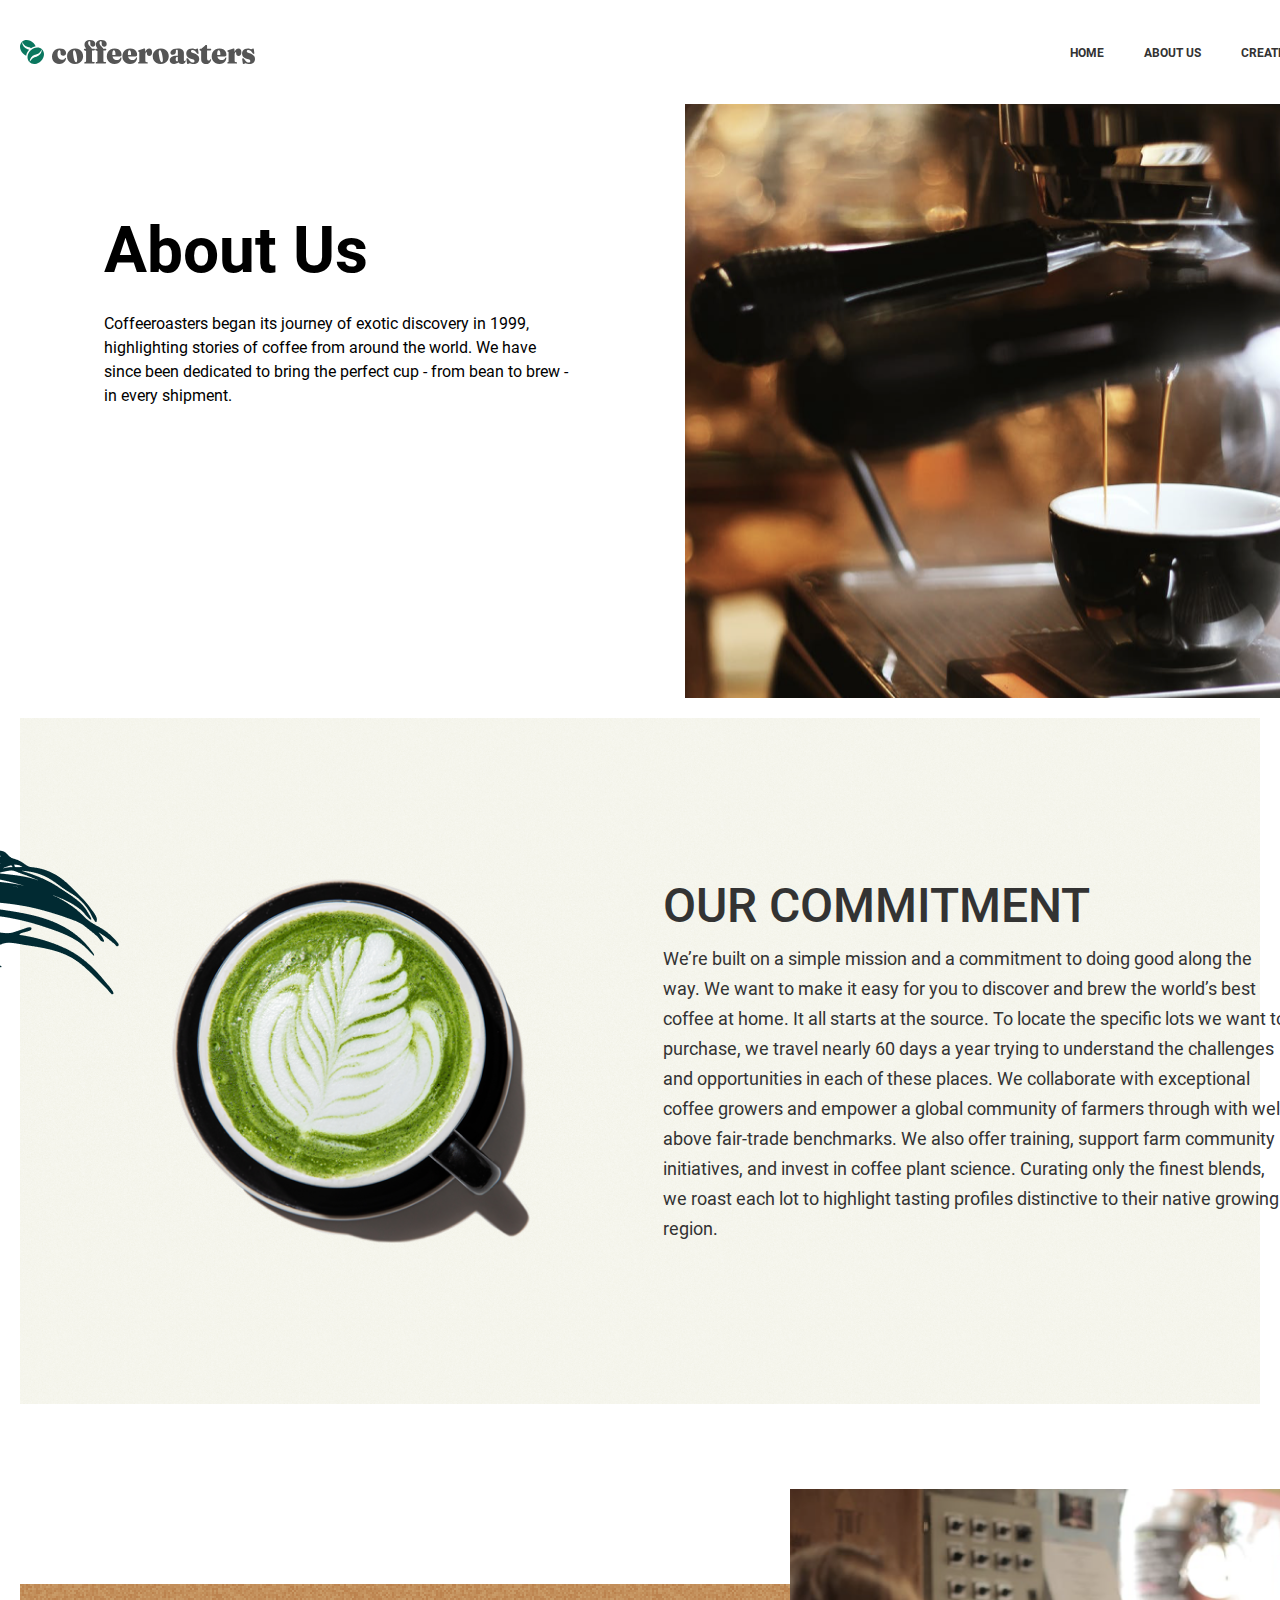
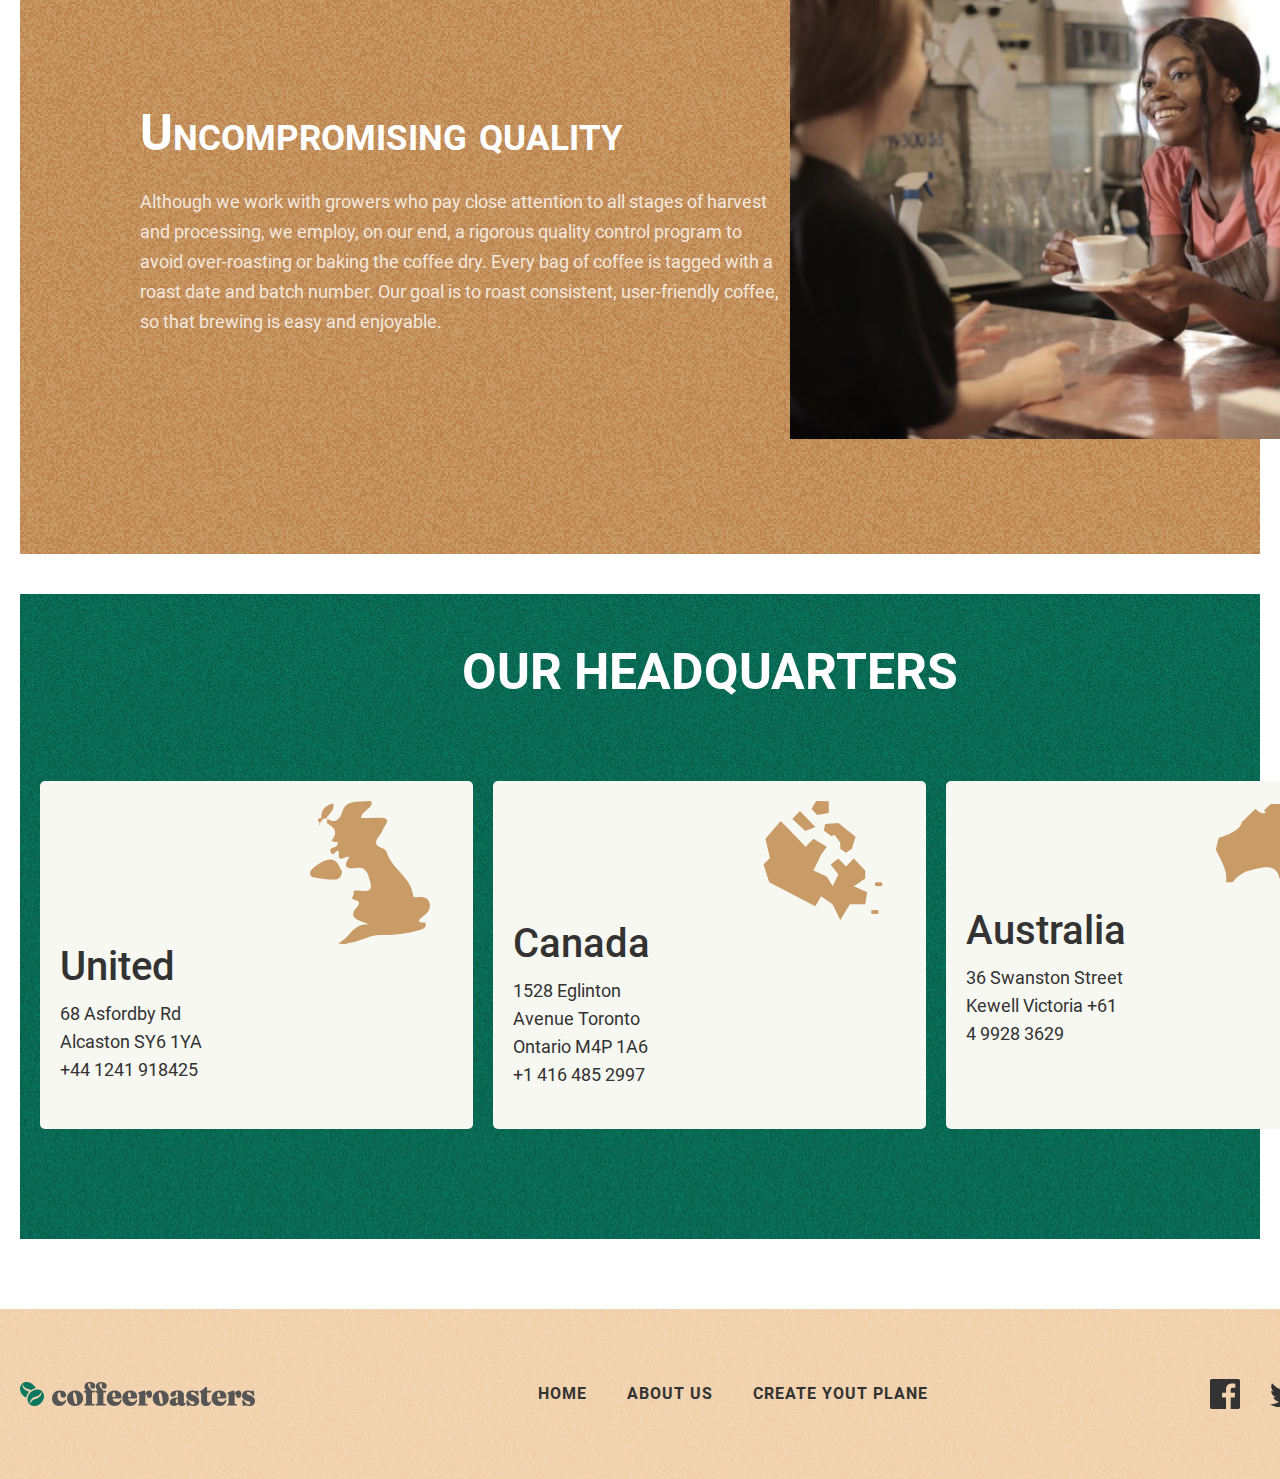
==== about.html @ c4bb3dea "add about page" ====
<!DOCTYPE html>
<html lang="en">
<head>
  <meta charset="UTF-8">
  <meta http-equiv="X-UA-Compatible" content="IE=edge">
  <meta name="viewport" content="width=device-width, initial-scale=1.0">
  <link rel="stylesheet" href="./css/main.css" />
  <title>About</title>
</head>
<body>

  <header>
    <section class="hero">
      <h1 class="visually-hidden">Nimadir</h1>
      <div class="container">
        <div class="hero__box">
          <a class="hero__link" href="./index.html">
            <img src="./images/Logo-of-site.svg" srcset="./Images/Logo-of-site.svg 1x, ./Images/Logo-of-site@2x.svg 2x" alt="Logo-of-site"/>
          </a>
          <nav class="hero__nav">
            <ul class="hero__list">
              <li class="hero__list__item">
                <a href="./index.html" class="hero__list__link"> HOME </a>
              </li>
              <li class="hero__list__item">
                <a href="#" class="hero__list__link"> ABOUT US </a>
              </li>
              <li class="hero_list_item">
                <a href="#" class="hero__list__link"> CREATE YOUR PLANE </a>
              </li>
            </ul>
          </nav>
        </div>
      </div>
    </section>
    
    <section class="about__holder">
      <div class="container">
        <div class="about__holder__box">
          <div class="about__holder__box__left">
            <h2 class="about__holder__box__title">About Us</h2>
            <p class="about__holder__box__text">
              Coffeeroasters began its journey of exotic discovery in 1999, highlighting stories of coffee from around the world. We have since been dedicated to bring the perfect cup - from bean to brew - in every shipment.
            </p>
          </div>
        </div>
      </div>
    </section>
  </header>
  
    <!-- MAN QSM BOSHLAND -->
  
  <main>
    <section class="about__inner">
      <div class="about__inner__box">
        <div class="container">
          <div class="about__inner__section">
            <div class="about__inner__big__info">
              <img class="about__inner__item__img" src="./images/green-coffe.png" srcset="./Images/green-coffe.png 1x, ./images/green-coffe@2x.png 2x" alt="Imaage of ethiopian hand-harvested blend densely packed with vibrant fruit notes." width="360" height="364">
              <div class="about__inner__info">
                <h3 class="about__inner__info__title">
                  OUR COMMITMENT
                </h3>
                <p class="about__inner__info__text">
                  We’re built on a simple mission and a commitment to doing good along the way. We want to make it easy for you to discover and brew the world’s best coffee at home. It all starts at the source. To locate the specific lots we want to purchase, we travel nearly 60 days a year trying to understand the challenges and opportunities in each of these places. We collaborate with exceptional coffee growers and empower a global community of farmers through with well above fair-trade benchmarks. We also offer training, support farm community initiatives, and invest in coffee plant science. Curating only the finest blends, we roast each lot to highlight tasting profiles distinctive to their native growing region.
                </p>
              </div>
            </div>
          </div>
        </div>
      </div>
    </section>
    
    <section class="about__wrap">
      <div class="about__wrap__box">
        <div class="container">
          <div class="about__wrapper">
            <div class="about__wrapper__info">
              <h3 class="about__title">Uncompromising quality</h3>
              <p class="about__text">Although we work with growers who pay close attention to all stages of harvest and processing, we employ, on our end, a rigorous quality control program to avoid over-roasting or baking the coffee dry. Every bag of coffee is tagged with a roast date and batch number. Our goal is to roast consistent, user-friendly coffee, so that brewing is easy and enjoyable.</p>
            </div>
            <img class="about__img" src="./Images/drink.png" srcset="./Images/drink.png 1x, ./Images/drink@2x.png 2x" alt="drink" height="550" width="500">
          </div>
        </div>
      </div>
    </section>
    
    <section class="about__content">
      <div class="about__content about__box">
        <div class="container">
          <h2 class="about__box__title">OUR HEADQUARTERS</h2>
          <ul class="about__content__box about__content__list">
            <li class="about__content__list__item">
              <img class="about__content__list__img" src="./Images/uk.svg" alt="Uk" width="120" height="143">
              <div class="about__content__info">
                <h3 class="about__content__list__title">United</h3>
                <p class="about__content__list__text">
                  68  Asfordby Rd
                  Alcaston
                  SY6 1YA
                  +44 1241 918425
                </p>
              </div>
            </li>
            <li class="about__content__list__item">
              <img class="about__content__list__img" src="./Images/canada.svg" alt="Canada" width="120" height="120">
              <div class="about__content__info">
                <h3 class="about__content__list__title">Canada</h3>
                <p class="about__content__list__text">
                  1528  Eglinton Avenue
                  Toronto
                  Ontario M4P 1A6
                  +1 416 485 2997
                </p>
              </div>
            </li>
            <li class="about__content__list__item">
              <img class="about__content__list__img" src="./Images/australia.svg" alt="Australia" width="120" height="107">
              <div class="about__content__info">
                <h3 class="about__content__list__title">Australia</h3>
                <p class="about__content__list__text">
                  36 Swanston Street
                  Kewell
                  Victoria
                  +61 4 9928 3629
                </p>
              </div>
            </li>
          </ul>
        </div>
      </div>
    </section>
  </main>

    <!-- FOOTER-QISMI -->
  
  <footer>
    <div class="container">
      <div class="footer">
        <a href="./index.html">
          <img src="./Images/Logo-of-site.svg" alt="logo of footer">
        </a>
        <nav class="footer__nav nav">
          <ol class="nav__list">
            <li class="nav__item"><a href="https://facebook.com" class="nav__link">HOME</a></li>
            <li class="nav__item"><a href="https://twitter.com" class="nav__link">ABOUT US</a></li>
            <li class="nav__item"><a href="https://instagram.coml" class="nav__link">CREATE YOUT PLANE</a></li>
          </ol>
        </nav>
        <ul class="nav__listicon">
          <li class="nav__itemicon">
            <a href="https://facebook.com" class="nav__link">
              <img src="./Images/facebook.svg" alt="facebook">
            </a>
          </li>
          <li class="nav__itemicon">
            <a href="https://twitter.com" class="nav__link">
              <img src="./Images/twitter.svg" alt="twitter">
            </a>
          </li>
          <li class="nav__itemicon">
            <a href="https://instagram.com" class="nav__link">
              <img src="./Images/instagram.svg" alt="instagram">
            </a>
          </li>
        </ul>
      </div>
    </div>
  </footer>
  
</body>
</html>
---- css/main.css ----
@font-face{font-family:'Roboto';font-style:normal;font-weight:400;src:url("../fonts/roboto-v29-latin-regular.woff2") format("woff2"),url("../fonts/roboto-v29-latin-regular.woff") format("woff")}@font-face{font-family:'Roboto';font-style:normal;font-weight:500;src:url("../fonts/roboto-v29-latin-500.woff2") format("woff2"),url("../fonts/roboto-v29-latin-500.woff") format("woff")}@font-face{font-family:'Roboto';font-style:normal;font-weight:700;src:url("../fonts/roboto-v29-latin-700.woff2") format("woff2"),url("../fonts/roboto-v29-latin-700.woff") format("woff")}/*! normalize.css v8.0.1 | MIT License | github.com/necolas/normalize.css */html{line-height:1.15;-webkit-text-size-adjust:100%}body{margin:0}main{display:block}h1{font-size:2em;margin:0.67em 0}hr{-webkit-box-sizing:content-box;box-sizing:content-box;height:0;overflow:visible}pre{font-family:monospace, monospace;font-size:1em}a{background-color:transparent}abbr[title]{border-bottom:none;text-decoration:underline;-webkit-text-decoration:underline dotted;text-decoration:underline dotted}b,strong{font-weight:bolder}code,kbd,samp{font-family:monospace, monospace;font-size:1em}small{font-size:80%}sub,sup{font-size:75%;line-height:0;position:relative;vertical-align:baseline}sub{bottom:-0.25em}sup{top:-0.5em}img{border-style:none}button,input,optgroup,select,textarea{font-family:inherit;font-size:100%;line-height:1.15;margin:0}button,input{overflow:visible}button,select{text-transform:none}button,[type="button"],[type="reset"],[type="submit"]{-webkit-appearance:button}button::-moz-focus-inner,[type="button"]::-moz-focus-inner,[type="reset"]::-moz-focus-inner,[type="submit"]::-moz-focus-inner{border-style:none;padding:0}button:-moz-focusring,[type="button"]:-moz-focusring,[type="reset"]:-moz-focusring,[type="submit"]:-moz-focusring{outline:1px dotted ButtonText}fieldset{padding:0.35em 0.75em 0.625em}legend{-webkit-box-sizing:border-box;box-sizing:border-box;color:inherit;display:table;max-width:100%;padding:0;white-space:normal}progress{vertical-align:baseline}textarea{overflow:auto}[type="checkbox"],[type="radio"]{-webkit-box-sizing:border-box;box-sizing:border-box;padding:0}[type="number"]::-webkit-inner-spin-button,[type="number"]::-webkit-outer-spin-button{height:auto}[type="search"]{-webkit-appearance:textfield;outline-offset:-2px}[type="search"]::-webkit-search-decoration{-webkit-appearance:none}::-webkit-file-upload-button{-webkit-appearance:button;font:inherit}details{display:block}summary{display:list-item}template{display:none}[hidden]{display:none}*{-webkit-box-sizing:border-box;box-sizing:border-box}body{margin:0;padding:0;font-family:'Roboto'}img{vertical-align:middle}.visually-hidden{position:absolute;width:1px;height:1px;margin:-1px;padding:0;overflow:hidden;border:0;clip:rect(0 0 0 0)}.visually-hidden{position:absolute;width:1px;height:1px;margin:-1px;padding:0;overflow:hidden;border:0;clip:rect(0 0 0 0)}.container{width:1380px;padding:0 20px;margin:0 auto}header{background-image:url("../images/Rectanglee.png")}.hero__box{display:-webkit-box;display:-ms-flexbox;display:flex;-webkit-box-align:center;-ms-flex-align:center;align-items:center;padding:40px 0}.hero__nav{margin-left:auto}.hero__list{display:-webkit-box;display:-ms-flexbox;display:flex;margin:0;padding:0;list-style:none}.hero__list__item{margin-right:40px}.hero__list__item:nth-child(3){margin-right:0}.hero__list__link{text-decoration:none;color:#333;font-weight:700;font-size:12px;-webkit-transition:0.2s;transition:0.2s}.hero__list__link:hover{color:#0A775F}.holder{background-image:url("../images/img-of-site.png");background-size:710px 696px;background-repeat:no-repeat;background-position:calc(50% + 400px) calc(0px)}.holder__box{position:relative;padding:110px 0px 306px 84px}.holder__box__left{width:464px}.holder__box__left::after{position:absolute;bottom:calc(50% + 270px);right:calc(50% - 130px);display:block;background-image:url("../images/first-coffe.svg");background-size:160px;background-repeat:no-repeat;width:160px;height:160px;-webkit-transform:rotate(-25deg);transform:rotate(-25deg);content:''}.holder__box__title{margin:0;font-weight:700;font-size:64px;margin-bottom:24px}.holder__box__text{margin:0 0 40px 0;font-weight:400;font-size:16px;line-height:24px}.holder__box__link{text-decoration:none;color:#fff;font-weight:500;font-size:16px;background:#0A775F;border-radius:100px;padding:16px 24px;border-radius:50px;-webkit-transition:all 0.2s;transition:all 0.2s}.holder__box__link:hover{background-color:#fff;color:#0A775F}@media only screen and (-webkit-min-device-pixel-ratio: 2), only screen and (min--moz-device-pixel-ratio: 2), only screen and (min-device-pixel-ratio: 2), only screen and (min-resolution: 192dpi), only screen and (min-resolution: 2dppx){.holder{background-image:url("../images/img-of-site@2x.png")}.holder__box__left::after{background-image:url("../images/first-coffe@2x.svg")}}.inner{position:relative;padding:20px;overflow:hidden}.inner::before{display:block;position:absolute;top:calc(52px);right:calc(50% + 490px);background-image:url("../Images/bgi-1.png");background-repeat:no-repeat;width:402px;height:300px;content:""}.inner::after{display:block;position:absolute;top:calc(50% - 190px);right:calc(50% - 969px);background-image:url("../Images/bgi-2.png");background-repeat:no-repeat;width:460px;height:477px;content:""}.inner__box{background-image:url("../Images/bgi.png");background-size:contain}.inner__box::after{display:block;position:absolute;top:calc(50% + 410px);right:calc(50% + 510px);background-image:url("../Images/bgi-3.png");background-repeat:no-repeat;width:420px;height:300px;content:""}.inner__section{display:-webkit-box;display:-ms-flexbox;display:flex;-webkit-box-orient:vertical;-webkit-box-direction:normal;-ms-flex-direction:column;flex-direction:column;-webkit-box-pack:center;-ms-flex-pack:center;justify-content:center;-webkit-box-align:center;-ms-flex-align:center;align-items:center}.inner__title__box{padding-top:50px;margin-bottom:92px}.inner__title{font-weight:700;font-size:50px;line-height:59px;margin:0;padding:0;text-align:center}.inner__list{margin:0;padding:0;width:1114px}.inner__item{display:-webkit-box;display:-ms-flexbox;display:flex;-webkit-box-pack:center;-ms-flex-pack:center;justify-content:center;-webkit-box-align:center;-ms-flex-align:center;align-items:center;cursor:pointer;-webkit-transition:all 0.2s ease;transition:all 0.2s ease;border-radius:5px}.inner__item:nth-child(even){display:-webkit-box;display:-ms-flexbox;display:flex;-webkit-box-orient:horizontal;-webkit-box-direction:reverse;-ms-flex-direction:row-reverse;flex-direction:row-reverse}.inner__item:hover{background-color:#f1d1ac87;opacity:0.9}.inner__item__info{width:453px}.inner__info__title{font-weight:500;font-size:48px;line-height:56px;color:#333;margin:0 0 10px 0}.inner__info__text{font-weight:400;font-size:22px;line-height:34px;color:#333;margin:0}@media only screen and (-webkit-min-device-pixel-ratio: 2), only screen and (min--moz-device-pixel-ratio: 2), only screen and (min-device-pixel-ratio: 2), only screen and (min-resolution: 192dpi), only screen and (min-resolution: 2dppx){.inner::before{background-image:url("../Images/bgi-1@2x.png")}.inner::after{background-image:url("../Images/bgi-2@2x.png")}.inner__box::after{background-image:url("../Images/bgi-3@2x.png")}}.wrap{position:relative;padding:20px;overflow:hidden}.wrap__box{background-image:url("../Images/bgi-4.png");width:100%;height:570px;margin-bottom:250px;padding:20px 0 0 0}.wrapper{position:relative}.wrap__box::before{position:absolute;top:calc(50% - 250px);left:calc( 50% - 750px);display:block;width:199px;height:194px;background-size:contain;background-image:url("../Images/coffe.svg");background-repeat:no-repeat;z-index:1;content:''}.wrapper__box{width:581px;margin:0 auto;padding:50px 0 80px 0;text-align:center}.wrapper__title{font-weight:700;font-size:50px;color:#fff;font-variant:small-caps;margin:0 0 10px 0}.wrapper__text{font-weight:400;font-size:16px;line-height:28px;color:#fff;margin:0;mix-blend-mode:normal;opacity:0.8}.wrapper__list{position:absolute;top:300px;display:-webkit-box;display:-ms-flexbox;display:flex;margin:0;padding:0;list-style-type:none}.wrappper__item{width:420px;margin:0 35px 0 0;border-radius:5px;-webkit-transition:all 0.3s ease;transition:all 0.3s ease;cursor:pointer}.wrappper__item:nth-child(3){margin:0}.wrappper__item:hover{background-color:#C99B67}.wrapper__img{margin-bottom:28px}.list__info{padding:0px 20px 20px 20px}.list__title{font-weight:500;font-size:30px;line-height:35px;font-variant:small-caps;color:#333;margin:0 0 10px 0;-webkit-transition:all 0.3s ease;transition:all 0.3s ease}.wrappper__item:hover .list__title{color:#fff}.list__text{font-weight:400;font-size:18px;line-height:28px;color:#333;margin:0;-webkit-transition:all 0.3s ease;transition:all 0.3s ease}.wrappper__item:hover .list__text{color:#fff}@media only screen and (-webkit-min-device-pixel-ratio: 2), only screen and (min--moz-device-pixel-ratio: 2), only screen and (min-device-pixel-ratio: 2), only screen and (min-resolution: 192dpi), only screen and (min-resolution: 2dppx){.wrap__box::before{background-image:url("../Images/sticker@2x.png")}}.content{position:relative;padding:20px}.box{background-image:url("../Images/bgi-works.png");margin-bottom:50px;padding:50px 0 50px 0}.box::before{position:absolute;top:calc(50% - 290px);left:calc(50% + 440px);display:block;background-image:url("../Images/coffe.svg");background-repeat:no-repeat;background-size:contain;width:221px;height:169px;content:''}.box__title{font-weight:700;font-size:50px;text-align:center;font-variant:small-caps;color:#fff;margin:0 0 80px 0}.span{display:-webkit-box;display:-ms-flexbox;display:flex;-webkit-box-pack:justify;-ms-flex-pack:justify;justify-content:space-between;background-image:url("../Images/border.png");background-repeat:no-repeat;background-size:contain;background-position:calc(10px) center;width:966px;margin-bottom:20px}.span__box{width:60px;height:60px;background:#F8F8F2;border:4px solid #C99B67;cursor:pointer}.span__box:hover{background-position:center;background-repeat:no-repeat;background-image:url("../Images/check.png")}.content__list{display:-webkit-box;display:-ms-flexbox;display:flex;margin:0 0 60px 0;padding:0;list-style:none}.content__list__item{width:433px;margin-right:20px;padding:20px 24px 40px 20px;background:#F8F8F2;border-radius:5px;-webkit-transition:all 0.2s ease;transition:all 0.2s ease}.content__list__item:hover{cursor:pointer;background-color:#C99B67}.content__list__item:nth-child(3){margin-right:0}.content__list__span{margin-left:320px;font-weight:400;font-size:64px;line-height:75px;font-variant:small-caps;color:#333;opacity:0.8;-webkit-transition:0.2s ease;transition:0.2s ease}.content__list__item:hover .content__list__span{color:#fff}.content__list__title{font-weight:500;font-size:40px;color:#333;margin:0 0 10px 0;-webkit-transition:all 0.2s ease;transition:all 0.2s ease}.content__list__item:hover .content__list__title{color:#fff}.content__list__text{font-weight:400;font-size:18px;line-height:28px;color:#333;margin:0;-webkit-transition:all 0.2s ease;transition:all 0.2s ease}.content__list__item:hover .content__list__text{color:#fff}.content__link__box{text-align:center}.content__link{text-decoration:none;font-weight:500;font-size:16px;padding:16px 24px;background:#C99B67;border-radius:100px;line-height:19px;text-align:center;letter-spacing:1px;color:#fff;mix-blend-mode:normal;-webkit-transition:0.2s ease;transition:0.2s ease}.content__link:hover{color:#C99B67;background:#fff}@media only screen and (-webkit-min-device-pixel-ratio: 2), only screen and (min--moz-device-pixel-ratio: 2), only screen and (min-device-pixel-ratio: 2), only screen and (min-resolution: 192dpi), only screen and (min-resolution: 2dppx){.box::before{background-image:url("../Images/coffe@2x.svg")}}.about__holder{background-image:url("../Images/about-img-site.png");background-size:710px 596px;background-repeat:no-repeat;background-position:calc(50% + 400px) calc(0px)}.about__holder__box{position:relative;padding:110px 0px 256px 84px}.about__holder__box__left{width:464px}.about__holder__box__left::after{position:absolute;bottom:calc(50% + 210px);right:calc(50% - 130px);display:block;background-image:url(../images/first-coffe.svg);background-size:160px;background-repeat:no-repeat;width:160px;height:160px;-webkit-transform:rotate(-25deg);transform:rotate(-25deg);content:''}.about__holder__box__title{margin:0;font-weight:700;font-size:64px;margin-bottom:24px}.about__holder__box__text{margin:0;margin-bottom:34px;font-style:normal;font-weight:400;font-size:16px;line-height:24px}.about__holder__box__link{text-decoration:none;color:#fff;font-weight:500;font-size:16px;background:#0A775F;border-radius:100px;padding:16px 24px;border-radius:50px;-webkit-transition:all 0.2s;transition:all 0.2s}.about__holder__box__link:hover{background-color:#fff;color:#0A775F}@media only screen and (-webkit-min-device-pixel-ratio: 2), only screen and (min--moz-device-pixel-ratio: 2), only screen and (min-device-pixel-ratio: 2), only screen and (min-resolution: 192dpi), only screen and (min-resolution: 2dppx){.about__holder{background-image:url("../images/about-img-site@2x.png")}.about__holder__box__left::after{background-image:url("../images/first-coffe@2x.svg")}}.about__inner{position:relative;padding:20px;overflow:hidden}.about__inner::before{display:block;position:absolute;top:calc(52px);right:calc(50% + 490px);background-image:url("../Images/bgi-1.png");background-repeat:no-repeat;width:402px;height:300px;content:""}.about__inner__box{background-image:url("../Images/bgi.png");background-size:contain;padding:160px 0}.about__inner__big__info{display:-webkit-box;display:-ms-flexbox;display:flex;-webkit-box-pack:space-evenly;-ms-flex-pack:space-evenly;justify-content:space-evenly;-webkit-box-align:center;-ms-flex-align:center;align-items:center;cursor:pointer;width:1380px;-webkit-transition:all 0.2s ease;transition:all 0.2s ease;border-radius:5px}.about__inner__info{width:626px}.about__inner__info__title{font-weight:500;font-size:48px;line-height:56px;color:#333;margin:0 0 10px 0}.about__inner__info__text{font-family:'Roboto';font-style:normal;font-weight:400;font-size:18px;line-height:30px;color:#333;margin:0}@media only screen and (-webkit-min-device-pixel-ratio: 2), only screen and (min--moz-device-pixel-ratio: 2), only screen and (min-device-pixel-ratio: 2), only screen and (min-resolution: 192dpi), only screen and (min-resolution: 2dppx){.about__inner::before{background-image:url("../Images/bgi-1@2x.png")}}.about__wrap{position:relative;padding:160px 20px 20px 20px;overflow:hidden}.about__wrap__box{background-image:url("../Images/bgi-4.png");width:100%;height:570px;padding:20px 0 0 0}.about__wrapper{padding:100px}.about__wrapper__info{width:639px}.about__title{margin:0 0 24px 0;font-weight:700;font-size:50px;line-height:59px;font-variant:small-caps;color:#fff}.about__text{margin:0;font-weight:400;font-size:18px;line-height:30px;color:#FFFFFF;mix-blend-mode:normal;opacity:0.8}.about__img{position:absolute;top:calc(50% - 310px);left:calc(50% - -150px)}@media only screen and (-webkit-min-device-pixel-ratio: 2), only screen and (min--moz-device-pixel-ratio: 2), only screen and (min-device-pixel-ratio: 2), only screen and (min-resolution: 192dpi), only screen and (min-resolution: 2dppx){.about__wrap__box::before{background-image:url("../Images/sticker@2x.png")}}.about__content{position:relative;padding:20px}.about__box{background-image:url("../Images/bgi-works.png");margin-bottom:50px;padding:50px 0 50px 0}.about__box__title{font-weight:700;font-size:50px;text-align:center;color:#fff;margin:0 0 80px 0}.about__content__list{display:-webkit-box;display:-ms-flexbox;display:flex;margin:0 0 60px 0;padding:0;list-style:none}.about__content__list__item{width:433px;margin-right:20px;padding:20px 24px 40px 20px;background:#F8F8F2;border-radius:5px;-webkit-transition:all .5s ease-in-out;transition:all .5s ease-in-out}.about__content__list__item:hover{cursor:pointer;display:-webkit-box;display:-ms-flexbox;display:flex;-webkit-box-align:center;-ms-flex-align:center;align-items:center;height:348px;text-align:center;background-color:#c19c67e7}.about__content__list__item:nth-child(3){margin-right:0}.about__content__list__img{margin-left:250px;-webkit-transition:0.2s ease;transition:0.2s ease}.about__content__list__item:hover .about__content__list__img{display:none}.about__content__list__item:hover .about__content__list__span{color:#fff}.about__content__info{width:158px}.about__content__list__item:hover .about__content__info{width:358px}.about__content__list__title{font-weight:500;font-size:40px;color:#333;margin:0 0 10px 0;-webkit-transition:all 0.2s ease;transition:all 0.2s ease}.about__content__list__item:hover .about__content__list__title{color:#fff}.about__content__list__text{font-weight:400;font-size:18px;line-height:28px;color:#333;margin:0;-webkit-transition:all 0.2s ease;transition:all 0.2s ease}.about__content__list__item:hover .about__content__list__text{color:#fff}.about__content__link__box{text-align:center}@media only screen and (-webkit-min-device-pixel-ratio: 2), only screen and (min--moz-device-pixel-ratio: 2), only screen and (min-device-pixel-ratio: 2), only screen and (min-resolution: 192dpi), only screen and (min-resolution: 2dppx){.box::before{background-image:url("../Images/coffe@2x.svg")}}footer{background-image:url("../Images/Rectanglee.png")}.footer{display:-webkit-box;display:-ms-flexbox;display:flex;-webkit-box-align:center;-ms-flex-align:center;align-items:center;-webkit-box-pack:justify;-ms-flex-pack:justify;justify-content:space-between;padding:70px 0 70px 0}.nav__list{display:-webkit-box;display:-ms-flexbox;display:flex;-webkit-box-align:center;-ms-flex-align:center;align-items:center;margin:0;padding:0;list-style-type:none}.nav__item{margin-right:40px}.nav__item:nth-child(3){margin-right:0}.nav__link{text-decoration:none;font-weight:700;font-size:16px;text-align:center;letter-spacing:1px;color:#333}.nav__listicon{display:-webkit-box;display:-ms-flexbox;display:flex;-webkit-box-align:center;-ms-flex-align:center;align-items:center;margin:0;padding:0;list-style-type:none}.nav__itemicon{margin-right:30px}.nav__itemicon:nth-child(3){margin-right:0}
/*# sourceMappingURL=main.css.map */
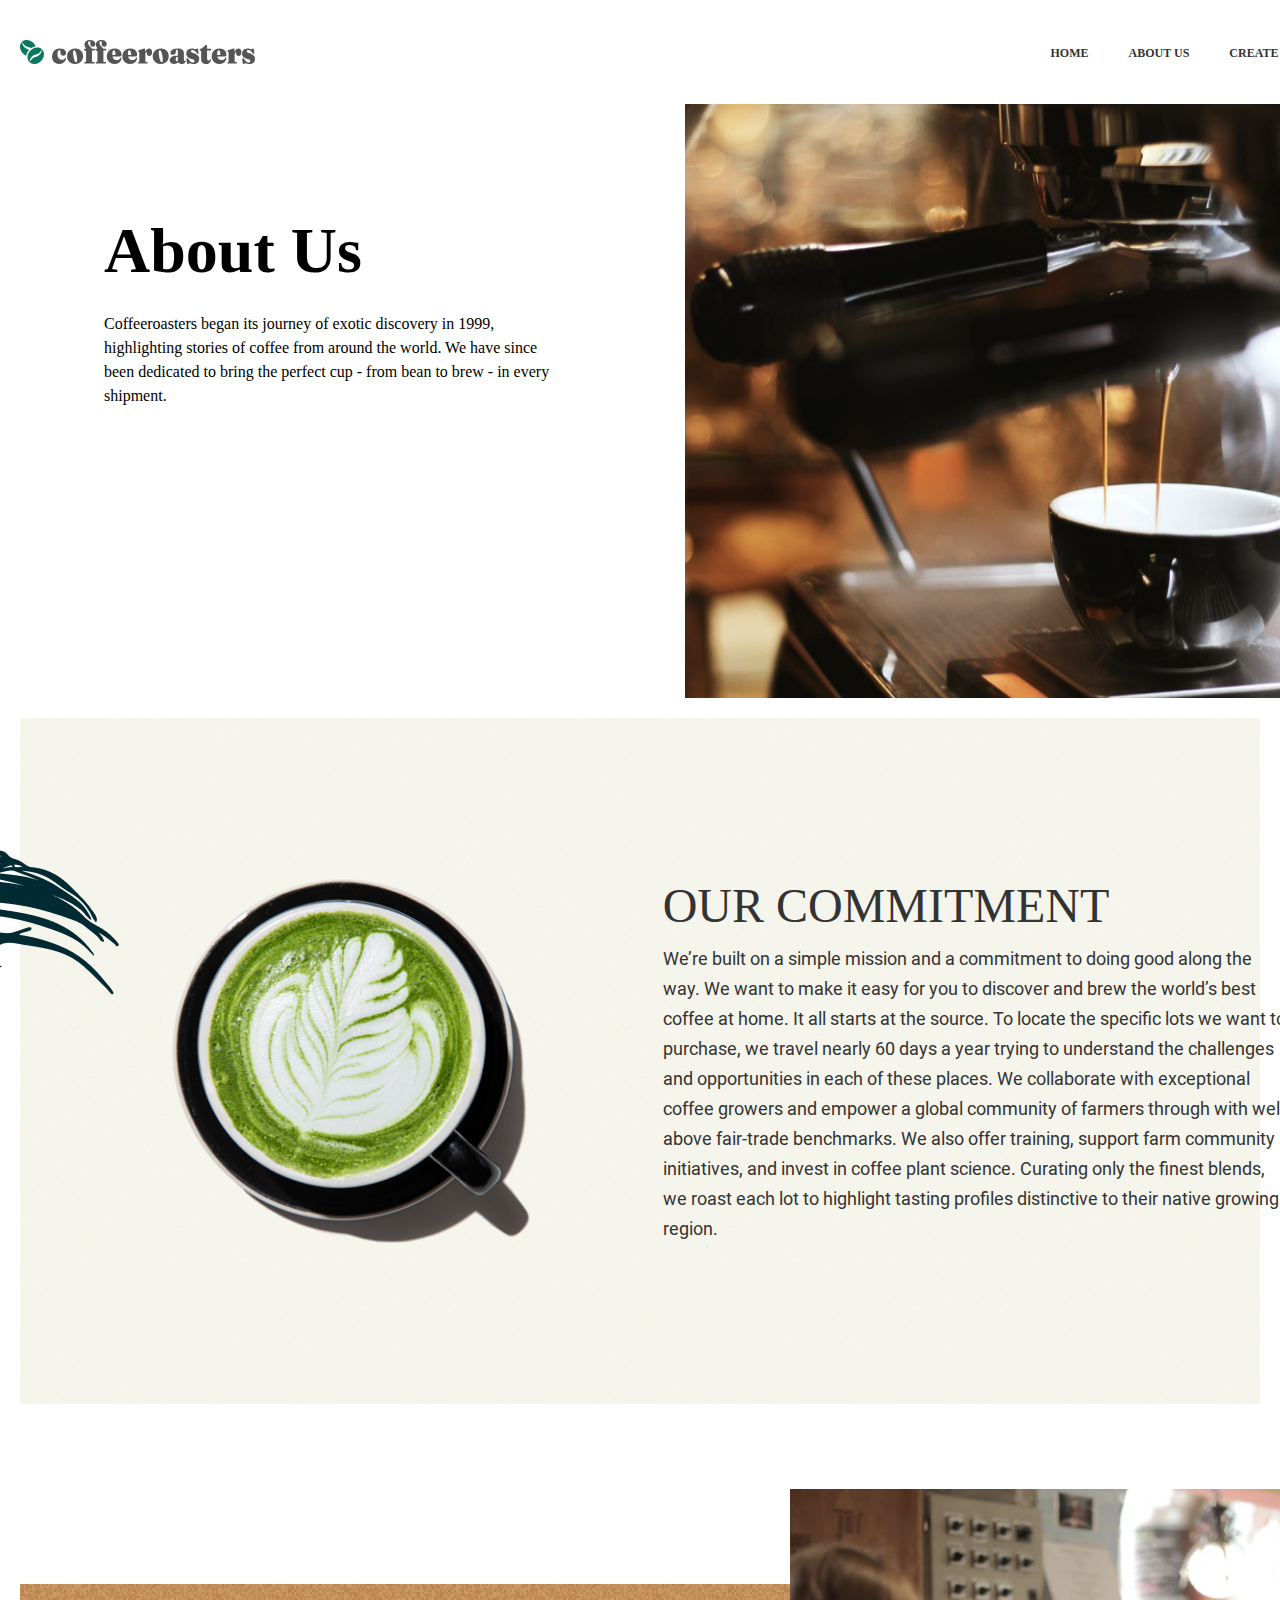
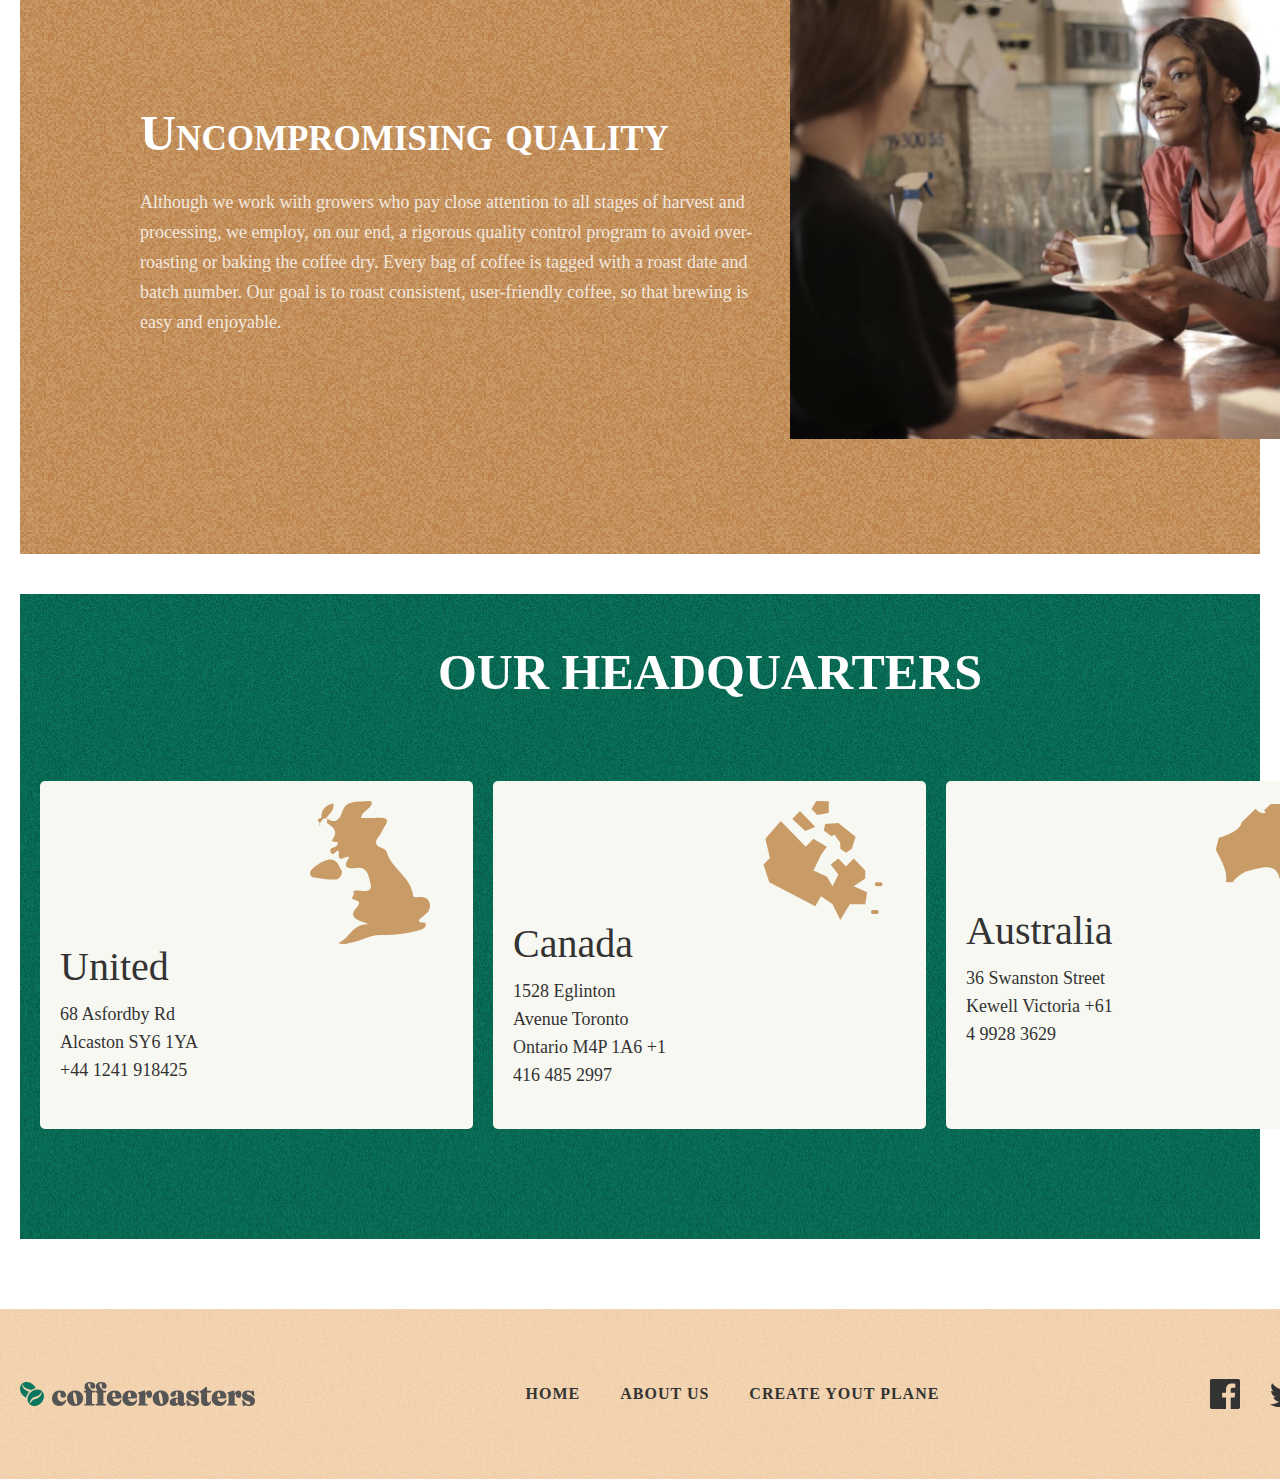
==== commit 93b0a6ac: "add plan.html file" ====
--- a/about.html
+++ b/about.html
@@ -26,7 +26,7 @@
                 <a href="#" class="hero__list__link"> ABOUT US </a>
               </li>
               <li class="hero_list_item">
-                <a href="#" class="hero__list__link"> CREATE YOUR PLANE </a>
+                <a href="./plan.html" class="hero__list__link"> CREATE YOUR PLANE </a>
               </li>
             </ul>
           </nav>
--- a/css/main.css
+++ b/css/main.css
@@ -1,2 +1,2 @@
-@font-face{font-family:'Roboto';font-style:normal;font-weight:400;src:url("../fonts/roboto-v29-latin-regular.woff2") format("woff2"),url("../fonts/roboto-v29-latin-regular.woff") format("woff")}@font-face{font-family:'Roboto';font-style:normal;font-weight:500;src:url("../fonts/roboto-v29-latin-500.woff2") format("woff2"),url("../fonts/roboto-v29-latin-500.woff") format("woff")}@font-face{font-family:'Roboto';font-style:normal;font-weight:700;src:url("../fonts/roboto-v29-latin-700.woff2") format("woff2"),url("../fonts/roboto-v29-latin-700.woff") format("woff")}/*! normalize.css v8.0.1 | MIT License | github.com/necolas/normalize.css */html{line-height:1.15;-webkit-text-size-adjust:100%}body{margin:0}main{display:block}h1{font-size:2em;margin:0.67em 0}hr{-webkit-box-sizing:content-box;box-sizing:content-box;height:0;overflow:visible}pre{font-family:monospace, monospace;font-size:1em}a{background-color:transparent}abbr[title]{border-bottom:none;text-decoration:underline;-webkit-text-decoration:underline dotted;text-decoration:underline dotted}b,strong{font-weight:bolder}code,kbd,samp{font-family:monospace, monospace;font-size:1em}small{font-size:80%}sub,sup{font-size:75%;line-height:0;position:relative;vertical-align:baseline}sub{bottom:-0.25em}sup{top:-0.5em}img{border-style:none}button,input,optgroup,select,textarea{font-family:inherit;font-size:100%;line-height:1.15;margin:0}button,input{overflow:visible}button,select{text-transform:none}button,[type="button"],[type="reset"],[type="submit"]{-webkit-appearance:button}button::-moz-focus-inner,[type="button"]::-moz-focus-inner,[type="reset"]::-moz-focus-inner,[type="submit"]::-moz-focus-inner{border-style:none;padding:0}button:-moz-focusring,[type="button"]:-moz-focusring,[type="reset"]:-moz-focusring,[type="submit"]:-moz-focusring{outline:1px dotted ButtonText}fieldset{padding:0.35em 0.75em 0.625em}legend{-webkit-box-sizing:border-box;box-sizing:border-box;color:inherit;display:table;max-width:100%;padding:0;white-space:normal}progress{vertical-align:baseline}textarea{overflow:auto}[type="checkbox"],[type="radio"]{-webkit-box-sizing:border-box;box-sizing:border-box;padding:0}[type="number"]::-webkit-inner-spin-button,[type="number"]::-webkit-outer-spin-button{height:auto}[type="search"]{-webkit-appearance:textfield;outline-offset:-2px}[type="search"]::-webkit-search-decoration{-webkit-appearance:none}::-webkit-file-upload-button{-webkit-appearance:button;font:inherit}details{display:block}summary{display:list-item}template{display:none}[hidden]{display:none}*{-webkit-box-sizing:border-box;box-sizing:border-box}body{margin:0;padding:0;font-family:'Roboto'}img{vertical-align:middle}.visually-hidden{position:absolute;width:1px;height:1px;margin:-1px;padding:0;overflow:hidden;border:0;clip:rect(0 0 0 0)}.visually-hidden{position:absolute;width:1px;height:1px;margin:-1px;padding:0;overflow:hidden;border:0;clip:rect(0 0 0 0)}.container{width:1380px;padding:0 20px;margin:0 auto}header{background-image:url("../images/Rectanglee.png")}.hero__box{display:-webkit-box;display:-ms-flexbox;display:flex;-webkit-box-align:center;-ms-flex-align:center;align-items:center;padding:40px 0}.hero__nav{margin-left:auto}.hero__list{display:-webkit-box;display:-ms-flexbox;display:flex;margin:0;padding:0;list-style:none}.hero__list__item{margin-right:40px}.hero__list__item:nth-child(3){margin-right:0}.hero__list__link{text-decoration:none;color:#333;font-weight:700;font-size:12px;-webkit-transition:0.2s;transition:0.2s}.hero__list__link:hover{color:#0A775F}.holder{background-image:url("../images/img-of-site.png");background-size:710px 696px;background-repeat:no-repeat;background-position:calc(50% + 400px) calc(0px)}.holder__box{position:relative;padding:110px 0px 306px 84px}.holder__box__left{width:464px}.holder__box__left::after{position:absolute;bottom:calc(50% + 270px);right:calc(50% - 130px);display:block;background-image:url("../images/first-coffe.svg");background-size:160px;background-repeat:no-repeat;width:160px;height:160px;-webkit-transform:rotate(-25deg);transform:rotate(-25deg);content:''}.holder__box__title{margin:0;font-weight:700;font-size:64px;margin-bottom:24px}.holder__box__text{margin:0 0 40px 0;font-weight:400;font-size:16px;line-height:24px}.holder__box__link{text-decoration:none;color:#fff;font-weight:500;font-size:16px;background:#0A775F;border-radius:100px;padding:16px 24px;border-radius:50px;-webkit-transition:all 0.2s;transition:all 0.2s}.holder__box__link:hover{background-color:#fff;color:#0A775F}@media only screen and (-webkit-min-device-pixel-ratio: 2), only screen and (min--moz-device-pixel-ratio: 2), only screen and (min-device-pixel-ratio: 2), only screen and (min-resolution: 192dpi), only screen and (min-resolution: 2dppx){.holder{background-image:url("../images/img-of-site@2x.png")}.holder__box__left::after{background-image:url("../images/first-coffe@2x.svg")}}.inner{position:relative;padding:20px;overflow:hidden}.inner::before{display:block;position:absolute;top:calc(52px);right:calc(50% + 490px);background-image:url("../Images/bgi-1.png");background-repeat:no-repeat;width:402px;height:300px;content:""}.inner::after{display:block;position:absolute;top:calc(50% - 190px);right:calc(50% - 969px);background-image:url("../Images/bgi-2.png");background-repeat:no-repeat;width:460px;height:477px;content:""}.inner__box{background-image:url("../Images/bgi.png");background-size:contain}.inner__box::after{display:block;position:absolute;top:calc(50% + 410px);right:calc(50% + 510px);background-image:url("../Images/bgi-3.png");background-repeat:no-repeat;width:420px;height:300px;content:""}.inner__section{display:-webkit-box;display:-ms-flexbox;display:flex;-webkit-box-orient:vertical;-webkit-box-direction:normal;-ms-flex-direction:column;flex-direction:column;-webkit-box-pack:center;-ms-flex-pack:center;justify-content:center;-webkit-box-align:center;-ms-flex-align:center;align-items:center}.inner__title__box{padding-top:50px;margin-bottom:92px}.inner__title{font-weight:700;font-size:50px;line-height:59px;margin:0;padding:0;text-align:center}.inner__list{margin:0;padding:0;width:1114px}.inner__item{display:-webkit-box;display:-ms-flexbox;display:flex;-webkit-box-pack:center;-ms-flex-pack:center;justify-content:center;-webkit-box-align:center;-ms-flex-align:center;align-items:center;cursor:pointer;-webkit-transition:all 0.2s ease;transition:all 0.2s ease;border-radius:5px}.inner__item:nth-child(even){display:-webkit-box;display:-ms-flexbox;display:flex;-webkit-box-orient:horizontal;-webkit-box-direction:reverse;-ms-flex-direction:row-reverse;flex-direction:row-reverse}.inner__item:hover{background-color:#f1d1ac87;opacity:0.9}.inner__item__info{width:453px}.inner__info__title{font-weight:500;font-size:48px;line-height:56px;color:#333;margin:0 0 10px 0}.inner__info__text{font-weight:400;font-size:22px;line-height:34px;color:#333;margin:0}@media only screen and (-webkit-min-device-pixel-ratio: 2), only screen and (min--moz-device-pixel-ratio: 2), only screen and (min-device-pixel-ratio: 2), only screen and (min-resolution: 192dpi), only screen and (min-resolution: 2dppx){.inner::before{background-image:url("../Images/bgi-1@2x.png")}.inner::after{background-image:url("../Images/bgi-2@2x.png")}.inner__box::after{background-image:url("../Images/bgi-3@2x.png")}}.wrap{position:relative;padding:20px;overflow:hidden}.wrap__box{background-image:url("../Images/bgi-4.png");width:100%;height:570px;margin-bottom:250px;padding:20px 0 0 0}.wrapper{position:relative}.wrap__box::before{position:absolute;top:calc(50% - 250px);left:calc( 50% - 750px);display:block;width:199px;height:194px;background-size:contain;background-image:url("../Images/coffe.svg");background-repeat:no-repeat;z-index:1;content:''}.wrapper__box{width:581px;margin:0 auto;padding:50px 0 80px 0;text-align:center}.wrapper__title{font-weight:700;font-size:50px;color:#fff;font-variant:small-caps;margin:0 0 10px 0}.wrapper__text{font-weight:400;font-size:16px;line-height:28px;color:#fff;margin:0;mix-blend-mode:normal;opacity:0.8}.wrapper__list{position:absolute;top:300px;display:-webkit-box;display:-ms-flexbox;display:flex;margin:0;padding:0;list-style-type:none}.wrappper__item{width:420px;margin:0 35px 0 0;border-radius:5px;-webkit-transition:all 0.3s ease;transition:all 0.3s ease;cursor:pointer}.wrappper__item:nth-child(3){margin:0}.wrappper__item:hover{background-color:#C99B67}.wrapper__img{margin-bottom:28px}.list__info{padding:0px 20px 20px 20px}.list__title{font-weight:500;font-size:30px;line-height:35px;font-variant:small-caps;color:#333;margin:0 0 10px 0;-webkit-transition:all 0.3s ease;transition:all 0.3s ease}.wrappper__item:hover .list__title{color:#fff}.list__text{font-weight:400;font-size:18px;line-height:28px;color:#333;margin:0;-webkit-transition:all 0.3s ease;transition:all 0.3s ease}.wrappper__item:hover .list__text{color:#fff}@media only screen and (-webkit-min-device-pixel-ratio: 2), only screen and (min--moz-device-pixel-ratio: 2), only screen and (min-device-pixel-ratio: 2), only screen and (min-resolution: 192dpi), only screen and (min-resolution: 2dppx){.wrap__box::before{background-image:url("../Images/sticker@2x.png")}}.content{position:relative;padding:20px}.box{background-image:url("../Images/bgi-works.png");margin-bottom:50px;padding:50px 0 50px 0}.box::before{position:absolute;top:calc(50% - 290px);left:calc(50% + 440px);display:block;background-image:url("../Images/coffe.svg");background-repeat:no-repeat;background-size:contain;width:221px;height:169px;content:''}.box__title{font-weight:700;font-size:50px;text-align:center;font-variant:small-caps;color:#fff;margin:0 0 80px 0}.span{display:-webkit-box;display:-ms-flexbox;display:flex;-webkit-box-pack:justify;-ms-flex-pack:justify;justify-content:space-between;background-image:url("../Images/border.png");background-repeat:no-repeat;background-size:contain;background-position:calc(10px) center;width:966px;margin-bottom:20px}.span__box{width:60px;height:60px;background:#F8F8F2;border:4px solid #C99B67;cursor:pointer}.span__box:hover{background-position:center;background-repeat:no-repeat;background-image:url("../Images/check.png")}.content__list{display:-webkit-box;display:-ms-flexbox;display:flex;margin:0 0 60px 0;padding:0;list-style:none}.content__list__item{width:433px;margin-right:20px;padding:20px 24px 40px 20px;background:#F8F8F2;border-radius:5px;-webkit-transition:all 0.2s ease;transition:all 0.2s ease}.content__list__item:hover{cursor:pointer;background-color:#C99B67}.content__list__item:nth-child(3){margin-right:0}.content__list__span{margin-left:320px;font-weight:400;font-size:64px;line-height:75px;font-variant:small-caps;color:#333;opacity:0.8;-webkit-transition:0.2s ease;transition:0.2s ease}.content__list__item:hover .content__list__span{color:#fff}.content__list__title{font-weight:500;font-size:40px;color:#333;margin:0 0 10px 0;-webkit-transition:all 0.2s ease;transition:all 0.2s ease}.content__list__item:hover .content__list__title{color:#fff}.content__list__text{font-weight:400;font-size:18px;line-height:28px;color:#333;margin:0;-webkit-transition:all 0.2s ease;transition:all 0.2s ease}.content__list__item:hover .content__list__text{color:#fff}.content__link__box{text-align:center}.content__link{text-decoration:none;font-weight:500;font-size:16px;padding:16px 24px;background:#C99B67;border-radius:100px;line-height:19px;text-align:center;letter-spacing:1px;color:#fff;mix-blend-mode:normal;-webkit-transition:0.2s ease;transition:0.2s ease}.content__link:hover{color:#C99B67;background:#fff}@media only screen and (-webkit-min-device-pixel-ratio: 2), only screen and (min--moz-device-pixel-ratio: 2), only screen and (min-device-pixel-ratio: 2), only screen and (min-resolution: 192dpi), only screen and (min-resolution: 2dppx){.box::before{background-image:url("../Images/coffe@2x.svg")}}.about__holder{background-image:url("../Images/about-img-site.png");background-size:710px 596px;background-repeat:no-repeat;background-position:calc(50% + 400px) calc(0px)}.about__holder__box{position:relative;padding:110px 0px 256px 84px}.about__holder__box__left{width:464px}.about__holder__box__left::after{position:absolute;bottom:calc(50% + 210px);right:calc(50% - 130px);display:block;background-image:url(../images/first-coffe.svg);background-size:160px;background-repeat:no-repeat;width:160px;height:160px;-webkit-transform:rotate(-25deg);transform:rotate(-25deg);content:''}.about__holder__box__title{margin:0;font-weight:700;font-size:64px;margin-bottom:24px}.about__holder__box__text{margin:0;margin-bottom:34px;font-style:normal;font-weight:400;font-size:16px;line-height:24px}.about__holder__box__link{text-decoration:none;color:#fff;font-weight:500;font-size:16px;background:#0A775F;border-radius:100px;padding:16px 24px;border-radius:50px;-webkit-transition:all 0.2s;transition:all 0.2s}.about__holder__box__link:hover{background-color:#fff;color:#0A775F}@media only screen and (-webkit-min-device-pixel-ratio: 2), only screen and (min--moz-device-pixel-ratio: 2), only screen and (min-device-pixel-ratio: 2), only screen and (min-resolution: 192dpi), only screen and (min-resolution: 2dppx){.about__holder{background-image:url("../images/about-img-site@2x.png")}.about__holder__box__left::after{background-image:url("../images/first-coffe@2x.svg")}}.about__inner{position:relative;padding:20px;overflow:hidden}.about__inner::before{display:block;position:absolute;top:calc(52px);right:calc(50% + 490px);background-image:url("../Images/bgi-1.png");background-repeat:no-repeat;width:402px;height:300px;content:""}.about__inner__box{background-image:url("../Images/bgi.png");background-size:contain;padding:160px 0}.about__inner__big__info{display:-webkit-box;display:-ms-flexbox;display:flex;-webkit-box-pack:space-evenly;-ms-flex-pack:space-evenly;justify-content:space-evenly;-webkit-box-align:center;-ms-flex-align:center;align-items:center;cursor:pointer;width:1380px;-webkit-transition:all 0.2s ease;transition:all 0.2s ease;border-radius:5px}.about__inner__info{width:626px}.about__inner__info__title{font-weight:500;font-size:48px;line-height:56px;color:#333;margin:0 0 10px 0}.about__inner__info__text{font-family:'Roboto';font-style:normal;font-weight:400;font-size:18px;line-height:30px;color:#333;margin:0}@media only screen and (-webkit-min-device-pixel-ratio: 2), only screen and (min--moz-device-pixel-ratio: 2), only screen and (min-device-pixel-ratio: 2), only screen and (min-resolution: 192dpi), only screen and (min-resolution: 2dppx){.about__inner::before{background-image:url("../Images/bgi-1@2x.png")}}.about__wrap{position:relative;padding:160px 20px 20px 20px;overflow:hidden}.about__wrap__box{background-image:url("../Images/bgi-4.png");width:100%;height:570px;padding:20px 0 0 0}.about__wrapper{padding:100px}.about__wrapper__info{width:639px}.about__title{margin:0 0 24px 0;font-weight:700;font-size:50px;line-height:59px;font-variant:small-caps;color:#fff}.about__text{margin:0;font-weight:400;font-size:18px;line-height:30px;color:#FFFFFF;mix-blend-mode:normal;opacity:0.8}.about__img{position:absolute;top:calc(50% - 310px);left:calc(50% - -150px)}@media only screen and (-webkit-min-device-pixel-ratio: 2), only screen and (min--moz-device-pixel-ratio: 2), only screen and (min-device-pixel-ratio: 2), only screen and (min-resolution: 192dpi), only screen and (min-resolution: 2dppx){.about__wrap__box::before{background-image:url("../Images/sticker@2x.png")}}.about__content{position:relative;padding:20px}.about__box{background-image:url("../Images/bgi-works.png");margin-bottom:50px;padding:50px 0 50px 0}.about__box__title{font-weight:700;font-size:50px;text-align:center;color:#fff;margin:0 0 80px 0}.about__content__list{display:-webkit-box;display:-ms-flexbox;display:flex;margin:0 0 60px 0;padding:0;list-style:none}.about__content__list__item{width:433px;margin-right:20px;padding:20px 24px 40px 20px;background:#F8F8F2;border-radius:5px;-webkit-transition:all .5s ease-in-out;transition:all .5s ease-in-out}.about__content__list__item:hover{cursor:pointer;display:-webkit-box;display:-ms-flexbox;display:flex;-webkit-box-align:center;-ms-flex-align:center;align-items:center;height:348px;text-align:center;background-color:#c19c67e7}.about__content__list__item:nth-child(3){margin-right:0}.about__content__list__img{margin-left:250px;-webkit-transition:0.2s ease;transition:0.2s ease}.about__content__list__item:hover .about__content__list__img{display:none}.about__content__list__item:hover .about__content__list__span{color:#fff}.about__content__info{width:158px}.about__content__list__item:hover .about__content__info{width:358px}.about__content__list__title{font-weight:500;font-size:40px;color:#333;margin:0 0 10px 0;-webkit-transition:all 0.2s ease;transition:all 0.2s ease}.about__content__list__item:hover .about__content__list__title{color:#fff}.about__content__list__text{font-weight:400;font-size:18px;line-height:28px;color:#333;margin:0;-webkit-transition:all 0.2s ease;transition:all 0.2s ease}.about__content__list__item:hover .about__content__list__text{color:#fff}.about__content__link__box{text-align:center}@media only screen and (-webkit-min-device-pixel-ratio: 2), only screen and (min--moz-device-pixel-ratio: 2), only screen and (min-device-pixel-ratio: 2), only screen and (min-resolution: 192dpi), only screen and (min-resolution: 2dppx){.box::before{background-image:url("../Images/coffe@2x.svg")}}footer{background-image:url("../Images/Rectanglee.png")}.footer{display:-webkit-box;display:-ms-flexbox;display:flex;-webkit-box-align:center;-ms-flex-align:center;align-items:center;-webkit-box-pack:justify;-ms-flex-pack:justify;justify-content:space-between;padding:70px 0 70px 0}.nav__list{display:-webkit-box;display:-ms-flexbox;display:flex;-webkit-box-align:center;-ms-flex-align:center;align-items:center;margin:0;padding:0;list-style-type:none}.nav__item{margin-right:40px}.nav__item:nth-child(3){margin-right:0}.nav__link{text-decoration:none;font-weight:700;font-size:16px;text-align:center;letter-spacing:1px;color:#333}.nav__listicon{display:-webkit-box;display:-ms-flexbox;display:flex;-webkit-box-align:center;-ms-flex-align:center;align-items:center;margin:0;padding:0;list-style-type:none}.nav__itemicon{margin-right:30px}.nav__itemicon:nth-child(3){margin-right:0}
+@font-face{font-family:'Roboto';font-style:normal;font-weight:400;src:url("../fonts/roboto-v29-latin-regular.woff2") format("woff2"),url("../fonts/roboto-v29-latin-regular.woff") format("woff")}@font-face{font-family:'Roboto';font-style:normal;font-weight:500;src:url("../fonts/roboto-v29-latin-500.woff2") format("woff2"),url("../fonts/roboto-v29-latin-500.woff") format("woff")}@font-face{font-family:'Roboto';font-style:normal;font-weight:700;src:url("../fonts/roboto-v29-latin-700.woff2") format("woff2"),url("../fonts/roboto-v29-latin-700.woff") format("woff")}/*! normalize.css v8.0.1 | MIT License | github.com/necolas/normalize.css */html{line-height:1.15;-webkit-text-size-adjust:100%}body{margin:0}main{display:block}h1{font-size:2em;margin:0.67em 0}hr{-webkit-box-sizing:content-box;box-sizing:content-box;height:0;overflow:visible}pre{font-family:monospace, monospace;font-size:1em}a{background-color:transparent}abbr[title]{border-bottom:none;text-decoration:underline;-webkit-text-decoration:underline dotted;text-decoration:underline dotted}b,strong{font-weight:bolder}code,kbd,samp{font-family:monospace, monospace;font-size:1em}small{font-size:80%}sub,sup{font-size:75%;line-height:0;position:relative;vertical-align:baseline}sub{bottom:-0.25em}sup{top:-0.5em}img{border-style:none}button,input,optgroup,select,textarea{font-family:inherit;font-size:100%;line-height:1.15;margin:0}button,input{overflow:visible}button,select{text-transform:none}button,[type="button"],[type="reset"],[type="submit"]{-webkit-appearance:button}button::-moz-focus-inner,[type="button"]::-moz-focus-inner,[type="reset"]::-moz-focus-inner,[type="submit"]::-moz-focus-inner{border-style:none;padding:0}button:-moz-focusring,[type="button"]:-moz-focusring,[type="reset"]:-moz-focusring,[type="submit"]:-moz-focusring{outline:1px dotted ButtonText}fieldset{padding:0.35em 0.75em 0.625em}legend{-webkit-box-sizing:border-box;box-sizing:border-box;color:inherit;display:table;max-width:100%;padding:0;white-space:normal}progress{vertical-align:baseline}textarea{overflow:auto}[type="checkbox"],[type="radio"]{-webkit-box-sizing:border-box;box-sizing:border-box;padding:0}[type="number"]::-webkit-inner-spin-button,[type="number"]::-webkit-outer-spin-button{height:auto}[type="search"]{-webkit-appearance:textfield;outline-offset:-2px}[type="search"]::-webkit-search-decoration{-webkit-appearance:none}::-webkit-file-upload-button{-webkit-appearance:button;font:inherit}details{display:block}summary{display:list-item}template{display:none}[hidden]{display:none}*{-webkit-box-sizing:border-box;box-sizing:border-box}body{margin:0;padding:0;font-family:'Roboto' sans-serif}img{vertical-align:middle}.visually-hidden{position:absolute;width:1px;height:1px;margin:-1px;padding:0;overflow:hidden;border:0;clip:rect(0 0 0 0)}.container{width:1380px;padding:0 20px;margin:0 auto}header{background-image:url("../images/Rectanglee.png")}.hero__box{display:-webkit-box;display:-ms-flexbox;display:flex;-webkit-box-align:center;-ms-flex-align:center;align-items:center;padding:40px 0}.hero__nav{margin-left:auto}.hero__list{display:-webkit-box;display:-ms-flexbox;display:flex;margin:0;padding:0;list-style:none}.hero__list__item{margin-right:40px}.hero__list__item:nth-child(3){margin-right:0}.hero__list__link{text-decoration:none;color:#333;font-weight:700;font-size:12px;-webkit-transition:0.2s;transition:0.2s}.hero__list__link:hover{color:#0A775F}.holder{background-image:url("../images/img-of-site.png");background-size:710px 716px;background-repeat:no-repeat;background-position:calc(50% + 400px) calc(0px)}.holder__box{position:relative;padding:110px 0px 306px 84px}.holder__box__left{width:464px}.holder__box__left::after{position:absolute;bottom:calc(50% + 270px);right:calc(50% - 130px);display:block;background-image:url("../images/first-coffe.svg");background-size:160px;background-repeat:no-repeat;width:160px;height:160px;-webkit-transform:rotate(-25deg);transform:rotate(-25deg);content:''}.holder__box__title{margin:0;font-weight:700;font-size:64px;margin-bottom:24px}.holder__box__text{margin:0 0 40px 0;font-weight:400;font-size:16px;line-height:24px}.holder__box__link{text-decoration:none;color:#fff;font-weight:500;font-size:16px;background:#0A775F;border-radius:100px;padding:16px 24px;border-radius:50px;-webkit-transition:all 0.2s;transition:all 0.2s}.holder__box__link:hover{background-color:#fff;color:#0A775F}@media only screen and (-webkit-min-device-pixel-ratio: 2), only screen and (min--moz-device-pixel-ratio: 2), only screen and (min-device-pixel-ratio: 2), only screen and (min-resolution: 192dpi), only screen and (min-resolution: 2dppx){.holder{background-image:url("../images/img-of-site@2x.png")}.holder__box__left::after{background-image:url("../images/first-coffe@2x.svg")}}.inner{position:relative;padding:20px;overflow:hidden}.inner::before{display:block;position:absolute;top:calc(52px);right:calc(50% + 490px);background-image:url("../Images/bgi-1.png");background-repeat:no-repeat;width:402px;height:300px;content:""}.inner::after{display:block;position:absolute;top:calc(50% - 190px);right:calc(50% - 969px);background-image:url("../Images/bgi-2.png");background-repeat:no-repeat;width:460px;height:477px;content:""}.inner__box{background-image:url("../Images/bgi.png");background-size:contain}.inner__box::after{display:block;position:absolute;top:calc(50% + 410px);right:calc(50% + 510px);background-image:url("../Images/bgi-3.png");background-repeat:no-repeat;width:420px;height:300px;content:""}.inner__section{display:-webkit-box;display:-ms-flexbox;display:flex;-webkit-box-orient:vertical;-webkit-box-direction:normal;-ms-flex-direction:column;flex-direction:column;-webkit-box-pack:center;-ms-flex-pack:center;justify-content:center;-webkit-box-align:center;-ms-flex-align:center;align-items:center}.inner__title__box{padding-top:50px;margin-bottom:92px}.inner__title{font-weight:700;font-size:50px;line-height:59px;margin:0;padding:0;text-align:center}.inner__list{margin:0;padding:0;width:1114px}.inner__item{display:-webkit-box;display:-ms-flexbox;display:flex;-webkit-box-pack:center;-ms-flex-pack:center;justify-content:center;-webkit-box-align:center;-ms-flex-align:center;align-items:center;cursor:pointer;-webkit-transition:all 0.2s ease;transition:all 0.2s ease;border-radius:5px}.inner__item:nth-child(even){display:-webkit-box;display:-ms-flexbox;display:flex;-webkit-box-orient:horizontal;-webkit-box-direction:reverse;-ms-flex-direction:row-reverse;flex-direction:row-reverse}.inner__item:hover{background-color:#f1d1ac87;opacity:0.9}.inner__item__info{width:453px}.inner__info__title{font-weight:500;font-size:48px;line-height:56px;color:#333;margin:0 0 10px 0}.inner__info__text{font-weight:400;font-size:22px;line-height:34px;color:#333;margin:0}@media only screen and (-webkit-min-device-pixel-ratio: 2), only screen and (min--moz-device-pixel-ratio: 2), only screen and (min-device-pixel-ratio: 2), only screen and (min-resolution: 192dpi), only screen and (min-resolution: 2dppx){.inner::before{background-image:url("../Images/bgi-1@2x.png")}.inner::after{background-image:url("../Images/bgi-2@2x.png")}.inner__box::after{background-image:url("../Images/bgi-3@2x.png")}}.wrap{position:relative;padding:20px;overflow:hidden}.wrap__box{background-image:url("../Images/bgi-4.png");width:100%;height:570px;margin-bottom:380px;padding:20px 0 0 0}.wrapper{position:relative}.wrap__box::before{position:absolute;top:calc(50% - 250px);left:calc( 50% - 750px);display:block;width:199px;height:194px;background-size:contain;background-image:url("../Images/coffe.svg");background-repeat:no-repeat;z-index:1;content:''}.wrapper__box{width:581px;margin:0 auto;padding:50px 0 80px 0;text-align:center}.wrapper__title{font-weight:700;font-size:50px;color:#fff;font-variant:small-caps;margin:0 0 10px 0}.wrapper__text{font-weight:400;font-size:16px;line-height:28px;color:#fff;margin:0;mix-blend-mode:normal;opacity:0.8}.wrapper__list{position:absolute;top:300px;display:-webkit-box;display:-ms-flexbox;display:flex;margin:0;padding:0;list-style-type:none}.wrappper__item{width:420px;margin:0 35px 0 0;border-radius:5px;-webkit-transition:all 0.3s ease;transition:all 0.3s ease;cursor:pointer}.wrappper__item:nth-child(3){margin:0}.wrappper__item:hover{background-color:#C99B67}.wrapper__img{margin-bottom:28px}.list__info{padding:0px 20px 20px 20px}.list__title{font-weight:500;font-size:30px;line-height:35px;font-variant:small-caps;color:#333;margin:0 0 10px 0;-webkit-transition:all 0.3s ease;transition:all 0.3s ease}.wrappper__item:hover .list__title{color:#fff}.list__text{font-weight:400;font-size:18px;line-height:28px;color:#333;margin:0;-webkit-transition:all 0.3s ease;transition:all 0.3s ease}.wrappper__item:hover .list__text{color:#fff}@media only screen and (-webkit-min-device-pixel-ratio: 2), only screen and (min--moz-device-pixel-ratio: 2), only screen and (min-device-pixel-ratio: 2), only screen and (min-resolution: 192dpi), only screen and (min-resolution: 2dppx){.wrap__box::before{background-image:url("../Images/sticker@2x.png")}}.content{position:relative;padding:20px}.box{background-image:url("../Images/bgi-works.png");margin-bottom:50px;padding:50px 0 50px 0}.box::before{position:absolute;top:calc(50% - 290px);left:calc(50% + 440px);display:block;background-image:url("../Images/coffe.svg");background-repeat:no-repeat;background-size:contain;width:221px;height:169px;content:''}.box__title{font-weight:700;font-size:50px;text-align:center;font-variant:small-caps;color:#fff;margin:0 0 80px 0}.span{display:-webkit-box;display:-ms-flexbox;display:flex;-webkit-box-pack:justify;-ms-flex-pack:justify;justify-content:space-between;background-image:url("../Images/border.png");background-repeat:no-repeat;background-size:contain;background-position:calc(10px) center;width:966px;margin-bottom:20px}.span__box{width:60px;height:60px;background:#F8F8F2;border:4px solid #C99B67;cursor:pointer}.span__box:hover{background-position:center;background-repeat:no-repeat;background-image:url("../Images/check.png")}.content__list{display:-webkit-box;display:-ms-flexbox;display:flex;margin:0 0 60px 0;padding:0;list-style:none}.content__list__item{width:433px;margin-right:20px;padding:20px 24px 40px 20px;background:#F8F8F2;border-radius:5px;-webkit-transition:all 0.2s ease;transition:all 0.2s ease}.content__list__item:hover{cursor:pointer;background-color:#C99B67}.content__list__item:nth-child(3){margin-right:0}.content__list__span{margin-left:320px;font-weight:400;font-size:64px;line-height:75px;font-variant:small-caps;color:#333;opacity:0.8;-webkit-transition:0.2s ease;transition:0.2s ease}.content__list__item:hover .content__list__span{color:#fff}.content__list__title{font-weight:500;font-size:40px;color:#333;margin:0 0 10px 0;-webkit-transition:all 0.2s ease;transition:all 0.2s ease}.content__list__item:hover .content__list__title{color:#fff}.content__list__text{font-weight:400;font-size:18px;line-height:28px;color:#333;margin:0;-webkit-transition:all 0.2s ease;transition:all 0.2s ease}.content__list__item:hover .content__list__text{color:#fff}.content__link__box{text-align:center}.content__link{text-decoration:none;font-weight:500;font-size:16px;padding:16px 24px;background:#C99B67;border-radius:100px;line-height:19px;text-align:center;letter-spacing:1px;color:#fff;mix-blend-mode:normal;-webkit-transition:0.2s ease;transition:0.2s ease}.content__link:hover{color:#C99B67;background:#fff}@media only screen and (-webkit-min-device-pixel-ratio: 2), only screen and (min--moz-device-pixel-ratio: 2), only screen and (min-device-pixel-ratio: 2), only screen and (min-resolution: 192dpi), only screen and (min-resolution: 2dppx){.box::before{background-image:url("../Images/coffe@2x.svg")}}.about__holder{background-image:url("../Images/about-img-site.png");background-size:710px 596px;background-repeat:no-repeat;background-position:calc(50% + 400px) calc(0px)}.about__holder__box{position:relative;padding:110px 0px 256px 84px}.about__holder__box__left{width:464px}.about__holder__box__left::after{position:absolute;bottom:calc(50% + 210px);right:calc(50% - 130px);display:block;background-image:url(../images/first-coffe.svg);background-size:160px;background-repeat:no-repeat;width:160px;height:160px;-webkit-transform:rotate(-25deg);transform:rotate(-25deg);content:''}.about__holder__box__title{margin:0;font-weight:700;font-size:64px;margin-bottom:24px}.about__holder__box__text{margin:0;margin-bottom:34px;font-style:normal;font-weight:400;font-size:16px;line-height:24px}.about__holder__box__link{text-decoration:none;color:#fff;font-weight:500;font-size:16px;background:#0A775F;border-radius:100px;padding:16px 24px;border-radius:50px;-webkit-transition:all 0.2s;transition:all 0.2s}.about__holder__box__link:hover{background-color:#fff;color:#0A775F}@media only screen and (-webkit-min-device-pixel-ratio: 2), only screen and (min--moz-device-pixel-ratio: 2), only screen and (min-device-pixel-ratio: 2), only screen and (min-resolution: 192dpi), only screen and (min-resolution: 2dppx){.about__holder{background-image:url("../images/about-img-site@2x.png")}.about__holder__box__left::after{background-image:url("../images/first-coffe@2x.svg")}}.about__inner{position:relative;padding:20px;overflow:hidden}.about__inner::before{display:block;position:absolute;top:calc(52px);right:calc(50% + 490px);background-image:url("../Images/bgi-1.png");background-repeat:no-repeat;width:402px;height:300px;content:""}.about__inner__box{background-image:url("../Images/bgi.png");background-size:contain;padding:160px 0}.about__inner__big__info{display:-webkit-box;display:-ms-flexbox;display:flex;-webkit-box-pack:space-evenly;-ms-flex-pack:space-evenly;justify-content:space-evenly;-webkit-box-align:center;-ms-flex-align:center;align-items:center;cursor:pointer;width:1380px;-webkit-transition:all 0.2s ease;transition:all 0.2s ease;border-radius:5px}.about__inner__info{width:626px}.about__inner__info__title{font-weight:500;font-size:48px;line-height:56px;color:#333;margin:0 0 10px 0}.about__inner__info__text{font-family:'Roboto';font-style:normal;font-weight:400;font-size:18px;line-height:30px;color:#333;margin:0}@media only screen and (-webkit-min-device-pixel-ratio: 2), only screen and (min--moz-device-pixel-ratio: 2), only screen and (min-device-pixel-ratio: 2), only screen and (min-resolution: 192dpi), only screen and (min-resolution: 2dppx){.about__inner::before{background-image:url("../Images/bgi-1@2x.png")}}.about__wrap{position:relative;padding:160px 20px 20px 20px;overflow:hidden}.about__wrap__box{background-image:url("../Images/bgi-4.png");width:100%;height:570px;padding:20px 0 0 0}.about__wrapper{padding:100px}.about__wrapper__info{width:639px}.about__title{margin:0 0 24px 0;font-weight:700;font-size:50px;line-height:59px;font-variant:small-caps;color:#fff}.about__text{margin:0;font-weight:400;font-size:18px;line-height:30px;color:#FFFFFF;mix-blend-mode:normal;opacity:0.8}.about__img{position:absolute;top:calc(50% - 310px);left:calc(50% - -150px)}@media only screen and (-webkit-min-device-pixel-ratio: 2), only screen and (min--moz-device-pixel-ratio: 2), only screen and (min-device-pixel-ratio: 2), only screen and (min-resolution: 192dpi), only screen and (min-resolution: 2dppx){.about__wrap__box::before{background-image:url("../Images/sticker@2x.png")}}.about__content{position:relative;padding:20px}.about__box{background-image:url("../Images/bgi-works.png");margin-bottom:50px;padding:50px 0 50px 0}.about__box__title{font-weight:700;font-size:50px;text-align:center;color:#fff;margin:0 0 80px 0}.about__content__list{display:-webkit-box;display:-ms-flexbox;display:flex;margin:0 0 60px 0;padding:0;list-style:none}.about__content__list__item{width:433px;margin-right:20px;padding:20px 24px 40px 20px;background:#F8F8F2;border-radius:5px;-webkit-transition:all .5s ease-in-out;transition:all .5s ease-in-out}.about__content__list__item:hover{cursor:pointer;display:-webkit-box;display:-ms-flexbox;display:flex;-webkit-box-align:center;-ms-flex-align:center;align-items:center;height:348px;text-align:center;background-color:#c19c67e7}.about__content__list__item:nth-child(3){margin-right:0}.about__content__list__img{margin-left:250px;-webkit-transition:0.2s ease;transition:0.2s ease}.about__content__list__item:hover .about__content__list__img{display:none}.about__content__list__item:hover .about__content__list__span{color:#fff}.about__content__info{width:158px}.about__content__list__item:hover .about__content__info{width:358px}.about__content__list__title{font-weight:500;font-size:40px;color:#333;margin:0 0 10px 0;-webkit-transition:all 0.2s ease;transition:all 0.2s ease}.about__content__list__item:hover .about__content__list__title{color:#fff}.about__content__list__text{font-weight:400;font-size:18px;line-height:28px;color:#333;margin:0;-webkit-transition:all 0.2s ease;transition:all 0.2s ease}.about__content__list__item:hover .about__content__list__text{color:#fff}.about__content__link__box{text-align:center}@media only screen and (-webkit-min-device-pixel-ratio: 2), only screen and (min--moz-device-pixel-ratio: 2), only screen and (min-device-pixel-ratio: 2), only screen and (min-resolution: 192dpi), only screen and (min-resolution: 2dppx){.box::before{background-image:url("../Images/coffe@2x.svg")}}.plan__holder{background-image:url("../Images/plan-bg.png");background-size:710px 596px;background-repeat:no-repeat;background-position:calc(50% + 400px) calc(0px)}.plan__holder__box{position:relative;padding:110px 0px 256px 84px}.plan__holder__box__left{width:464px}.plan__holder__box__left::after{position:absolute;bottom:calc(50% + 210px);right:calc(50% - 130px);display:block;background-image:url("../images/first-coffe.svg");background-size:160px;background-repeat:no-repeat;width:160px;height:160px;-webkit-transform:rotate(-25deg);transform:rotate(-25deg);content:''}.plan__holder__box__title{margin:0;font-weight:700;font-size:64px;margin-bottom:24px}.plan__holder__box__text{margin:0;margin-bottom:34px;font-style:normal;font-weight:400;font-size:16px;line-height:24px}.plan__holder__box__link{text-decoration:none;color:#fff;font-weight:500;font-size:16px;background:#0A775F;border-radius:100px;padding:16px 24px;border-radius:50px;-webkit-transition:all 0.2s;transition:all 0.2s}.plan__holder__box__link:hover{background-color:#fff;color:#0A775F}@media only screen and (-webkit-min-device-pixel-ratio: 2), only screen and (min--moz-device-pixel-ratio: 2), only screen and (min-device-pixel-ratio: 2), only screen and (min-resolution: 192dpi), only screen and (min-resolution: 2dppx){.plan__holder{background-image:url("../images/plan-bg@2x.png")}.plan__holder__box__left::after{background-image:url("../images/first-coffe@2x.svg")}}.plan__content{position:relative;padding:20px}.plan__box{background-image:url("../Images/bgi-works.png");padding:50px 0 50px 0}.plan__box__title{font-weight:700;font-size:50px;text-align:center;font-variant:small-caps;color:#fff;margin:0 0 80px 0}.span{display:-webkit-box;display:-ms-flexbox;display:flex;-webkit-box-pack:justify;-ms-flex-pack:justify;justify-content:space-between;background-image:url("../Images/border.png");background-repeat:no-repeat;background-size:contain;background-position:calc(10px) center;width:966px;margin-bottom:20px}.span__box{width:60px;height:60px;background:#F8F8F2;border:4px solid #C99B67;cursor:pointer}.span__box:hover{background-position:center;background-repeat:no-repeat;background-image:url("../Images/check.png")}.plan__content__list{display:-webkit-box;display:-ms-flexbox;display:flex;margin:0 0 60px 0;padding:0;list-style:none}.plan__content__list__item{width:433px;margin-right:20px;padding:20px 24px 40px 20px;background:#F8F8F2;border-radius:5px;-webkit-transition:all 0.2s ease;transition:all 0.2s ease}.plan__content__list__item:hover{cursor:pointer;background-color:#C99B67}.plan__content__list__item:nth-child(3){margin-right:0}.plan__content__list__span{margin-left:320px;font-weight:400;font-size:64px;line-height:75px;font-variant:small-caps;color:#333;opacity:0.8;-webkit-transition:0.2s ease;transition:0.2s ease}.plan__content__list__item:hover .plan__content__list__span{color:#fff}.plan__content__list__title{font-weight:500;font-size:40px;color:#333;margin:0 0 10px 0;-webkit-transition:all 0.2s ease;transition:all 0.2s ease}.plan__content__list__item:hover .plan__content__list__title{color:#fff}.plan__content__list__text{font-weight:400;font-size:18px;line-height:28px;color:#333;margin:0;-webkit-transition:all 0.2s ease;transition:all 0.2s ease}.plan__content__list__item:hover .plan__content__list__text{color:#fff}.plan__content__link__box{text-align:center}.plan__content__link{text-decoration:none;font-weight:500;font-size:16px;padding:16px 24px;background:#C99B67;border-radius:100px;line-height:19px;text-align:center;letter-spacing:1px;color:#fff;mix-blend-mode:normal;-webkit-transition:0.2s ease;transition:0.2s ease}.plan__content__link:hover{color:#C99B67;background:#fff}@media only screen and (-webkit-min-device-pixel-ratio: 2), only screen and (min--moz-device-pixel-ratio: 2), only screen and (min-device-pixel-ratio: 2), only screen and (min-resolution: 192dpi), only screen and (min-resolution: 2dppx){.plan__box::before{background-image:url("../Images/coffe@2x.svg")}}.plan__inner{position:relative;padding:20px;overflow:hidden}.plan__inner::before{display:block;position:absolute;top:calc(800px);right:calc(50% + 490px);background-image:url("../Images/bgi-1.png");background-repeat:no-repeat;width:402px;height:300px;content:""}.plan__inner::after{display:block;position:absolute;top:calc(50% - 723px);right:calc(50% - 995px);background-image:url("../Images/bgi-2.png");background-repeat:no-repeat;width:391px;height:476px;content:""}.plan__inner__box{background-image:url("../Images/plan-inner-bg.png");background-size:contain}.big{display:-webkit-box;display:-ms-flexbox;display:flex;-webkit-box-pack:justify;-ms-flex-pack:justify;justify-content:space-between;padding:50px 30px}.big__list{margin:0;padding:0;list-style-type:none}.big__item{margin-bottom:35px}.big__item:nth-child(5){margin-bottom:0}.big__link{text-decoration:none;font-weight:500;font-size:28px;line-height:33px;color:#555555;-webkit-transition:all 0.2s ease;transition:all 0.2s ease}.big__link:hover{color:#000000}.big__box__item{margin-bottom:60px}.link{font-weight:500;font-size:28px;line-height:33px;color:#000000;padding-bottom:5px;border-bottom:3px dashed #C99B67}.item__info{display:-webkit-box;display:-ms-flexbox;display:flex;-webkit-box-align:center;-ms-flex-align:center;align-items:center;margin-bottom:20px;cursor:pointer}.item__list{display:-webkit-box;display:-ms-flexbox;display:flex;margin:0;padding:0;list-style:none}.item__list__item{padding:30px 16px;width:208px;background:#C7DCD1;margin-right:18px;cursor:pointer;-webkit-transition:all 0.2s ease;transition:all 0.2s ease;border-radius:5px}.item__list__item:hover{background:#0A775F}.item__list__item:hover .item__titles{color:#fff}.item__list__item:hover .item__text{color:#fff}.item__list__item:nth-child(3){margin-right:0}.item__title{margin:0 44px 0 0;font-weight:700;font-size:40px;line-height:47px;color:#000000}.item__titles{margin:0 0 10px 0;font-weight:500;font-size:24px;line-height:28px;color:#333;-webkit-transition:all 0.2s ease;transition:all 0.2s ease}.item__text{margin:0;font-weight:400;font-size:18px;line-height:24px;color:#333;-webkit-transition:all 0.2s ease;transition:all 0.2s ease}.big__box__order{width:660px;padding:40px 20px;background:#C99B67}.order__title{font-weight:400;font-size:16px;line-height:19px;text-transform:uppercase;color:#fff;margin:0 0 14px 0}.order__text{font-weight:500;font-size:21px;line-height:34px;color:#fff;margin:0}.order__span{display:inline-block;color:#333}@media only screen and (-webkit-min-device-pixel-ratio: 2), only screen and (min--moz-device-pixel-ratio: 2), only screen and (min-device-pixel-ratio: 2), only screen and (min-resolution: 192dpi), only screen and (min-resolution: 2dppx){.plan__inner::after{background-image:url("../Images/bgi-2@2x.png")}.plan__inner__box::after{background-image:url("../Images/bgi-3@2x.png")}}footer{background-image:url("../Images/Rectanglee.png")}.footer{display:-webkit-box;display:-ms-flexbox;display:flex;-webkit-box-align:center;-ms-flex-align:center;align-items:center;-webkit-box-pack:justify;-ms-flex-pack:justify;justify-content:space-between;padding:70px 0 70px 0}.nav__list{display:-webkit-box;display:-ms-flexbox;display:flex;-webkit-box-align:center;-ms-flex-align:center;align-items:center;margin:0;padding:0;list-style-type:none}.nav__item{margin-right:40px}.nav__item:nth-child(3){margin-right:0}.nav__link{text-decoration:none;font-weight:700;font-size:16px;text-align:center;letter-spacing:1px;color:#333}.nav__listicon{display:-webkit-box;display:-ms-flexbox;display:flex;-webkit-box-align:center;-ms-flex-align:center;align-items:center;margin:0;padding:0;list-style-type:none}.nav__itemicon{margin-right:30px}.nav__itemicon:nth-child(3){margin-right:0}
 /*# sourceMappingURL=main.css.map */